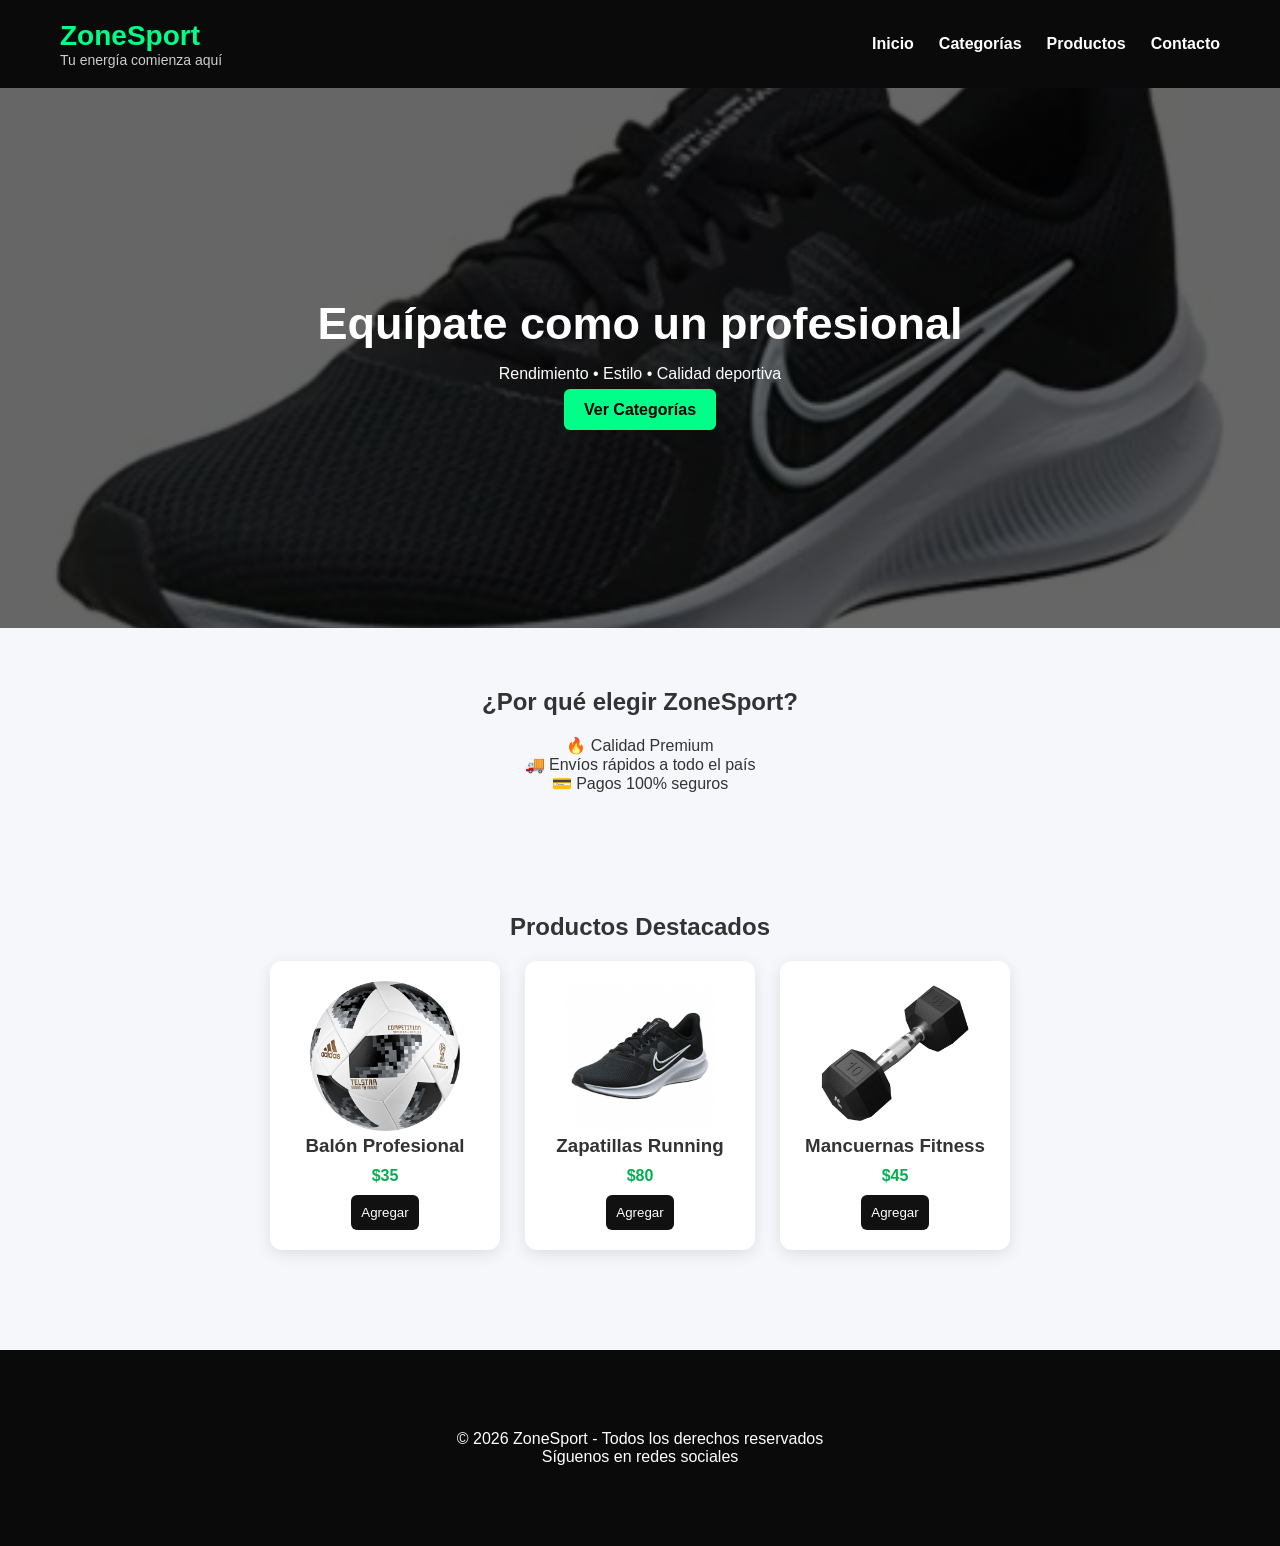
==== index.html @ 3541e3dc "AvanzeDemas" ====
<!DOCTYPE html>
<html lang="es">

<head>
    <meta charset="UTF-8">
    <meta name="viewport" content="width=device-width, initial-scale=1.0">
    <title>ZoneSport | Tienda Deportiva</title>

    <link rel="stylesheet" href="assets/css/styles.css">
</head>

<body>

<header>
    <div class="logo">
        <h1>ZoneSport</h1>
        <p>Tu energía comienza aquí</p>
    </div>

    <nav>
        <ul>
            <li><a href="index.html">Inicio</a></li>
            <li><a href="categorias.html">Categorías</a></li>
            <li><a href="productos.html">Productos</a></li>
            <li><a href="contacto.html">Contacto</a></li>
        </ul>
    </nav>
</header>


<main>

<section class="hero">
<div>
<h2>Equípate como un profesional</h2>
<p>Rendimiento • Estilo • Calidad deportiva</p>
<br>
<a href="categorias.html">Ver Categorías</a>
</div>
</section>

<section>
<h2>¿Por qué elegir ZoneSport?</h2>

<article>
<p>🔥 Calidad Premium</p>
<p>🚚 Envíos rápidos a todo el país</p>
<p>💳 Pagos 100% seguros</p>
</article>

</section>

<section>

<h2>Productos Destacados</h2>

<div class="contenedor-productos">

<article class="producto">
<img src="assets/img/balon de futbol.png">
<h3>Balón Profesional</h3>
<p class="precio">$35</p>
<button class="btn-carrito">Agregar</button>
</article>

<article class="producto">
<img src="assets/img/zapatillas.png">
<h3>Zapatillas Running</h3>
<p class="precio">$80</p>
<button class="btn-carrito">Agregar</button>
</article>

<article class="producto">
<img src="assets/img/mancuernas.png">
<h3>Mancuernas Fitness</h3>
<p class="precio">$45</p>
<button class="btn-carrito">Agregar</button>
</article>

</div>

</section>

</main>


<footer>
    <section>
        <p>© 2026 ZoneSport - Todos los derechos reservados</p>
        <p>Síguenos en redes sociales</p>
    </section>
</footer>

<script src="assets/js/script.js"></script>

</body>
</html>
---- assets/css/styles.css ----
/* RESET */
*{
margin:0;
padding:0;
box-sizing:border-box;
font-family:Arial, Helvetica, sans-serif;
}

/* BODY */
body{
background:#f5f7fa;
color:#333;
}

/* ================= HEADER ================= */

header{
background:#0a0a0a;
color:white;
display:flex;
justify-content:space-between;
align-items:center;
padding:20px 60px;
flex-wrap:wrap;
}

.logo h1{
color:#00ff88;
font-size:28px;
}

.logo p{
font-size:14px;
color:#ccc;
}

nav ul{
list-style:none;
display:flex;
gap:25px;
}

nav a{
color:white;
text-decoration:none;
font-weight:bold;
transition:.3s;
}

nav a:hover{
color:#00ff88;
}

/* ================= HERO ================= */

.hero{
height:60vh;
background:linear-gradient(rgba(0,0,0,.6),
rgba(0,0,0,.6)),
url("../img/zapatillas.png");
background-size:cover;
background-position:center;
display:flex;
justify-content:center;
align-items:center;
text-align:center;
color:white;
}

.hero h2{
font-size:45px;
margin-bottom:15px;
}

.hero a{
background:#00ff88;
padding:12px 20px;
color:black;
text-decoration:none;
border-radius:6px;
font-weight:bold;
}

/* ================= SECTIONS ================= */

section{
padding:60px 20px;
text-align:center;
}

h2{
margin-bottom:20px;
}

/* ================= CATEGORIAS ================= */

.contenedor-categorias{
display:flex;
justify-content:center;
gap:30px;
flex-wrap:wrap;
}

.categoria{
background:white;
padding:20px;
width:260px;
border-radius:12px;
box-shadow:0 4px 15px rgba(0,0,0,.1);
transition:.3s;
}

.categoria:hover{
transform:translateY(-8px);
}

.categoria img{
width:100%;
height:160px;
object-fit:cover;
border-radius:10px;
}

.categoria a{
margin-top:10px;
display:inline-block;
background:#00ff88;
padding:8px 14px;
color:black;
text-decoration:none;
border-radius:5px;
}

/* ================= PRODUCTOS ================= */

.contenedor-productos{
display:flex;
justify-content:center;
flex-wrap:wrap;
gap:25px;
}

.producto{
background:white;
width:230px;
padding:20px;
border-radius:12px;
box-shadow:0 4px 15px rgba(0,0,0,.1);
transition:.3s;
}

.producto:hover{
transform:scale(1.05);
}

.producto img{
width:100%;
height:150px;
object-fit:contain;
}

.precio{
color:#00b050;
font-weight:bold;
margin:10px 0;
}

.producto button{
background:#111;
color:white;
border:none;
padding:10px;
border-radius:6px;
cursor:pointer;
}

.producto button:hover{
background:#00ff88;
color:black;
}

/* ================= FORMULARIO ================= */

form{
max-width:500px;
margin:auto;
display:flex;
flex-direction:column;
gap:15px;
}

input, textarea{
padding:10px;
border-radius:6px;
border:1px solid #ccc;
}

button[type="submit"]{
background:#00ff88;
border:none;
padding:12px;
font-weight:bold;
cursor:pointer;
}

/* ================= FOOTER ================= */

footer{
background:#0a0a0a;
color:white;
text-align:center;
padding:20px;
margin-top:40px;
}

/* ================= RESPONSIVE ================= */

@media(max-width:768px){

header{
flex-direction:column;
text-align:center;
}

nav ul{
flex-direction:column;
margin-top:15px;
}

.hero h2{
font-size:28px;
}

}
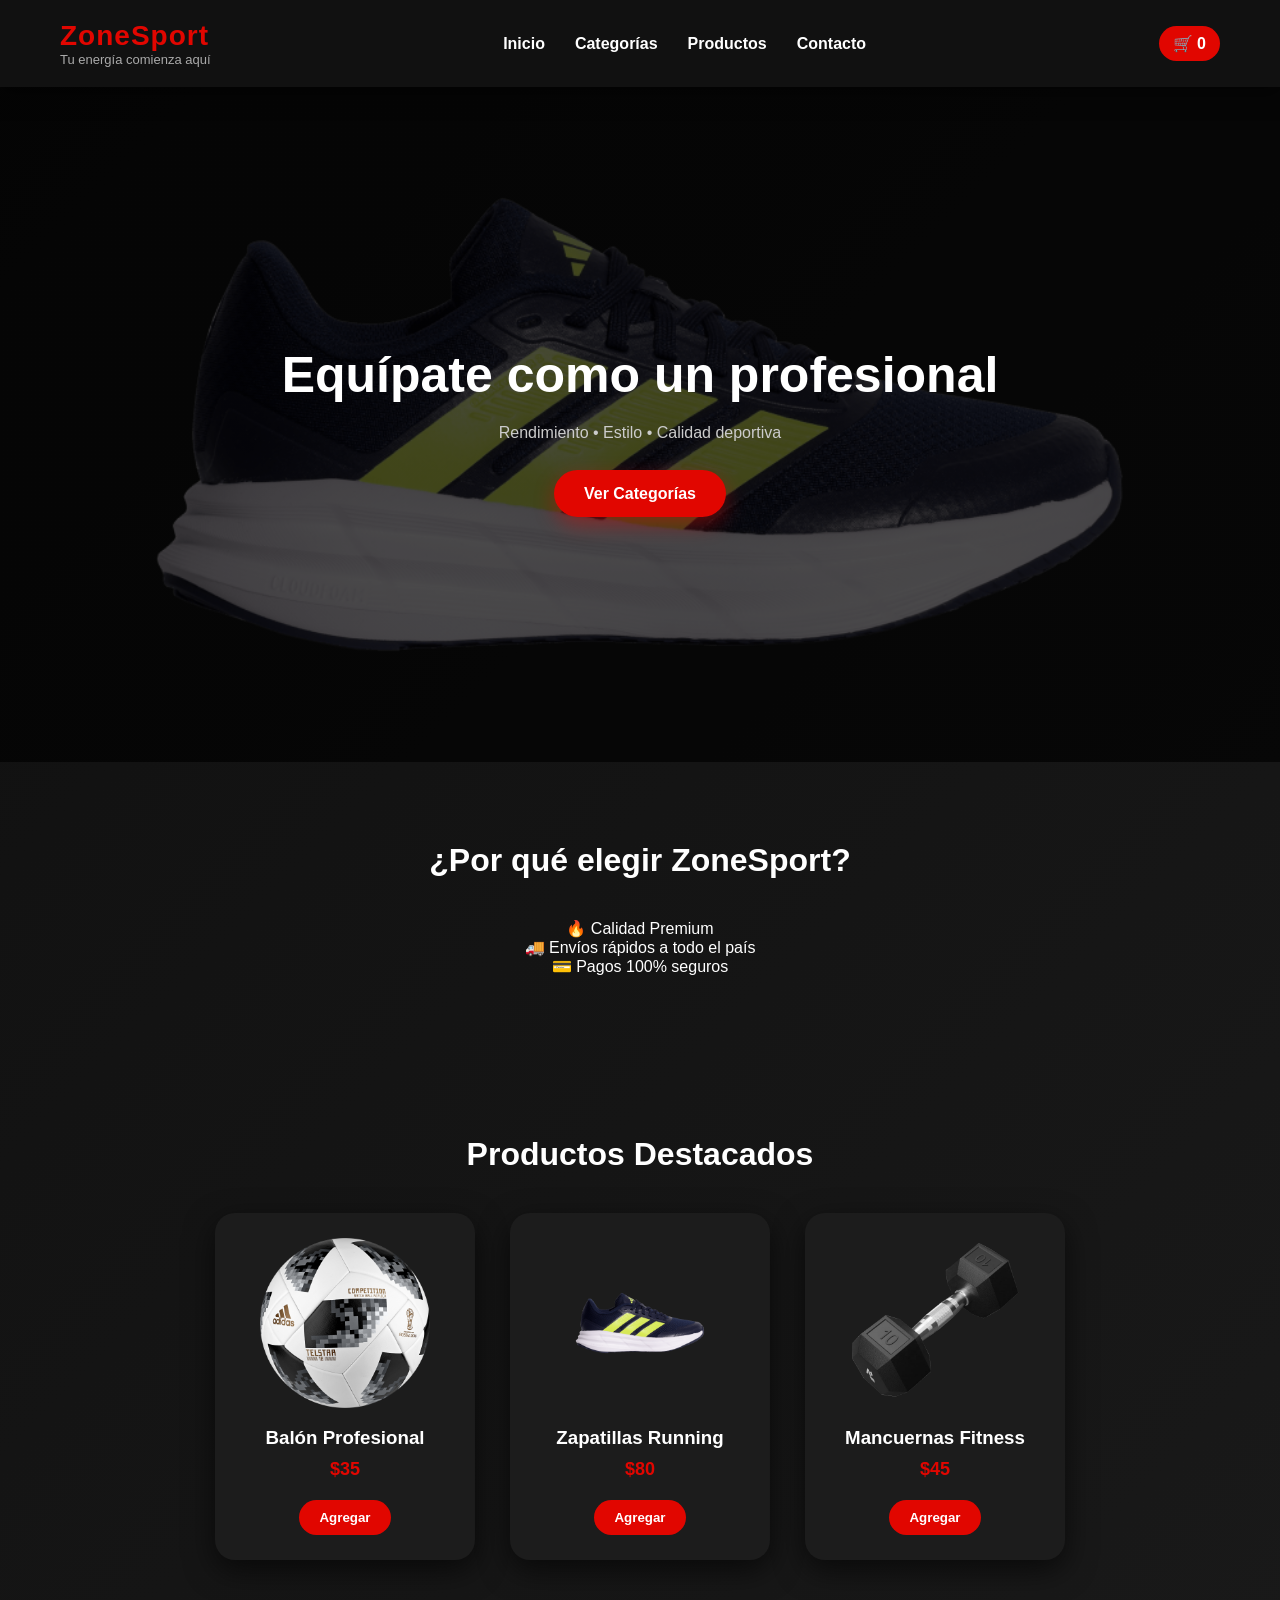
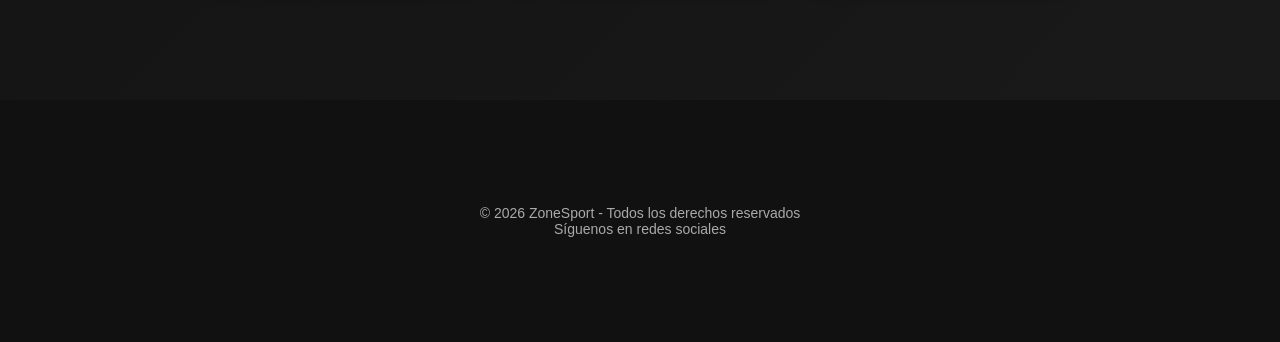
==== commit 6045b6c2: "CASIAcabado" ====
--- a/index.html
+++ b/index.html
@@ -25,18 +25,22 @@
             <li><a href="contacto.html">Contacto</a></li>
         </ul>
     </nav>
+
+    <div class="carrito">
+        🛒 <span id="contador">0</span>
+    </div>
 </header>
 
 
 <main>
 
 <section class="hero">
-<div>
-<h2>Equípate como un profesional</h2>
-<p>Rendimiento • Estilo • Calidad deportiva</p>
-<br>
-<a href="categorias.html">Ver Categorías</a>
-</div>
+    <article class="hero-content">
+        <h2>Equípate como un profesional</h2>
+        <p>Rendimiento • Estilo • Calidad deportiva</p>
+        <br>
+        <a href="categorias.html" class="btn-principal">Ver Categorías</a>
+    </article>
 </section>
 
 <section>
--- a/assets/css/styles.css
+++ b/assets/css/styles.css
@@ -1,62 +1,86 @@
-/* RESET */
+/* ================= RESET ================= */
 *{
 margin:0;
 padding:0;
 box-sizing:border-box;
-font-family:Arial, Helvetica, sans-serif;
-}
-
-/* BODY */
+font-family: 'Segoe UI', sans-serif;
+}
+
 body{
-background:#f5f7fa;
-color:#333;
+background: linear-gradient(135deg,#0f0f0f,#1a1a1a);
+color:#fff;
+overflow-x:hidden;
+}
+
+/* ================= ANIMACIÓN GENERAL ================= */
+
+@keyframes fadeUp{
+from{
+opacity:0;
+transform:translateY(40px);
+}
+to{
+opacity:1;
+transform:translateY(0);
+}
 }
 
 /* ================= HEADER ================= */
 
 header{
-background:#0a0a0a;
-color:white;
+background:#111;
 display:flex;
 justify-content:space-between;
 align-items:center;
 padding:20px 60px;
 flex-wrap:wrap;
+position:sticky;
+top:0;
+z-index:100;
+box-shadow:0 4px 20px rgba(0,0,0,.6);
 }
 
 .logo h1{
-color:#00ff88;
+color:#e10600;
 font-size:28px;
+letter-spacing:1px;
 }
 
 .logo p{
-font-size:14px;
-color:#ccc;
+font-size:13px;
+color:#aaa;
 }
 
 nav ul{
 list-style:none;
 display:flex;
-gap:25px;
+gap:30px;
 }
 
 nav a{
-color:white;
+color:#fff;
 text-decoration:none;
-font-weight:bold;
+font-weight:600;
 transition:.3s;
 }
 
 nav a:hover{
-color:#00ff88;
+color:#e10600;
+}
+
+.carrito{
+background:#e10600;
+padding:8px 14px;
+border-radius:20px;
+font-weight:bold;
 }
 
 /* ================= HERO ================= */
 
 .hero{
-height:60vh;
-background:linear-gradient(rgba(0,0,0,.6),
-rgba(0,0,0,.6)),
+height:75vh;
+background:
+linear-gradient(rgba(0,0,0,.7),rgba(0,0,0,.7)),
 url("../img/zapatillas.png");
 background-size:cover;
 background-position:center;
@@ -64,119 +88,112 @@
 justify-content:center;
 align-items:center;
 text-align:center;
-color:white;
+padding:20px;
+}
+
+.hero-content{
+animation:fadeUp 1s ease;
 }
 
 .hero h2{
-font-size:45px;
-margin-bottom:15px;
-}
-
-.hero a{
-background:#00ff88;
-padding:12px 20px;
-color:black;
+font-size:50px;
+margin-bottom:20px;
+}
+
+.hero p{
+color:#ccc;
+margin-bottom:25px;
+}
+
+.btn-principal{
+background:#e10600;
+padding:15px 30px;
+border-radius:30px;
+color:white;
 text-decoration:none;
-border-radius:6px;
-font-weight:bold;
+font-weight:bold;
+transition:.3s;
+box-shadow:0 8px 20px rgba(225,6,0,.4);
+}
+
+.btn-principal:hover{
+background:#b80000;
+transform:translateY(-4px);
 }
 
 /* ================= SECTIONS ================= */
 
 section{
-padding:60px 20px;
-text-align:center;
+padding:80px 20px;
+text-align:center;
+animation:fadeUp 1s ease;
 }
 
 h2{
-margin-bottom:20px;
-}
-
-/* ================= CATEGORIAS ================= */
-
-.contenedor-categorias{
-display:flex;
-justify-content:center;
-gap:30px;
-flex-wrap:wrap;
-}
-
-.categoria{
-background:white;
-padding:20px;
-width:260px;
-border-radius:12px;
-box-shadow:0 4px 15px rgba(0,0,0,.1);
-transition:.3s;
-}
-
-.categoria:hover{
-transform:translateY(-8px);
-}
-
-.categoria img{
-width:100%;
-height:160px;
-object-fit:cover;
-border-radius:10px;
-}
-
-.categoria a{
-margin-top:10px;
-display:inline-block;
-background:#00ff88;
-padding:8px 14px;
-color:black;
-text-decoration:none;
-border-radius:5px;
-}
-
-/* ================= PRODUCTOS ================= */
-
+margin-bottom:40px;
+font-size:32px;
+}
+
+/* ================= TARJETAS ================= */
+
+.contenedor-categorias,
 .contenedor-productos{
 display:flex;
 justify-content:center;
 flex-wrap:wrap;
-gap:25px;
-}
-
+gap:35px;
+}
+
+.categoria,
 .producto{
-background:white;
-width:230px;
-padding:20px;
-border-radius:12px;
-box-shadow:0 4px 15px rgba(0,0,0,.1);
-transition:.3s;
-}
-
+background:#1c1c1c;
+border-radius:20px;
+padding:25px;
+width:260px;
+transition:.4s;
+box-shadow:0 10px 30px rgba(0,0,0,.6);
+}
+
+.categoria:hover,
 .producto:hover{
-transform:scale(1.05);
-}
-
+transform:translateY(-10px) scale(1.03);
+box-shadow:0 20px 40px rgba(225,6,0,.3);
+}
+
+.categoria img,
 .producto img{
 width:100%;
-height:150px;
+height:170px;
 object-fit:contain;
+margin-bottom:15px;
 }
 
 .precio{
-color:#00b050;
+color:#e10600;
+font-size:18px;
 font-weight:bold;
 margin:10px 0;
 }
 
-.producto button{
-background:#111;
-color:white;
+.producto button,
+.categoria a{
+background:#e10600;
 border:none;
-padding:10px;
-border-radius:6px;
+padding:10px 20px;
+border-radius:25px;
 cursor:pointer;
-}
-
-.producto button:hover{
-background:#00ff88;
-color:black;
+font-weight:bold;
+color:white;
+text-decoration:none;
+display:inline-block;
+margin-top:10px;
+transition:.3s;
+}
+
+.producto button:hover,
+.categoria a:hover{
+background:#b80000;
+transform:scale(1.05);
 }
 
 /* ================= FORMULARIO ================= */
@@ -186,49 +203,88 @@
 margin:auto;
 display:flex;
 flex-direction:column;
+gap:18px;
+background:#1c1c1c;
+padding:35px;
+border-radius:20px;
+box-shadow:0 10px 30px rgba(0,0,0,.5);
+}
+
+input, textarea{
+padding:12px;
+border-radius:10px;
+border:none;
+background:#2a2a2a;
+color:white;
+outline:none;
+}
+
+textarea{
+resize:none;
+height:120px;
+}
+
+button[type="submit"]{
+background:#e10600;
+border:none;
+padding:14px;
+font-weight:bold;
+border-radius:25px;
+cursor:pointer;
+transition:.3s;
+color:white;
+}
+
+button[type="submit"]:hover{
+background:#b80000;
+transform:scale(1.05);
+}
+
+.error{
+color:#ff4d4d;
+font-size:13px;
+text-align:left;
+}
+
+/* ================= FOOTER ================= */
+
+footer{
+background:#111;
+text-align:center;
+padding:25px;
+margin-top:60px;
+font-size:14px;
+color:#aaa;
+}
+
+/* ================= RESPONSIVE ================= */
+
+@media(max-width:768px){
+
+header{
+flex-direction:column;
 gap:15px;
-}
-
-input, textarea{
-padding:10px;
-border-radius:6px;
-border:1px solid #ccc;
-}
-
-button[type="submit"]{
-background:#00ff88;
-border:none;
-padding:12px;
-font-weight:bold;
-cursor:pointer;
-}
-
-/* ================= FOOTER ================= */
-
-footer{
-background:#0a0a0a;
-color:white;
-text-align:center;
-padding:20px;
-margin-top:40px;
-}
-
-/* ================= RESPONSIVE ================= */
-
-@media(max-width:768px){
-
-header{
-flex-direction:column;
 text-align:center;
 }
 
 nav ul{
 flex-direction:column;
-margin-top:15px;
+gap:15px;
 }
 
 .hero h2{
-font-size:28px;
+font-size:32px;
+}
+
+.contenedor-productos,
+.contenedor-categorias{
+flex-direction:column;
+align-items:center;
+}
+
+.producto,
+.categoria{
+width:90%;
 }
 
 }
